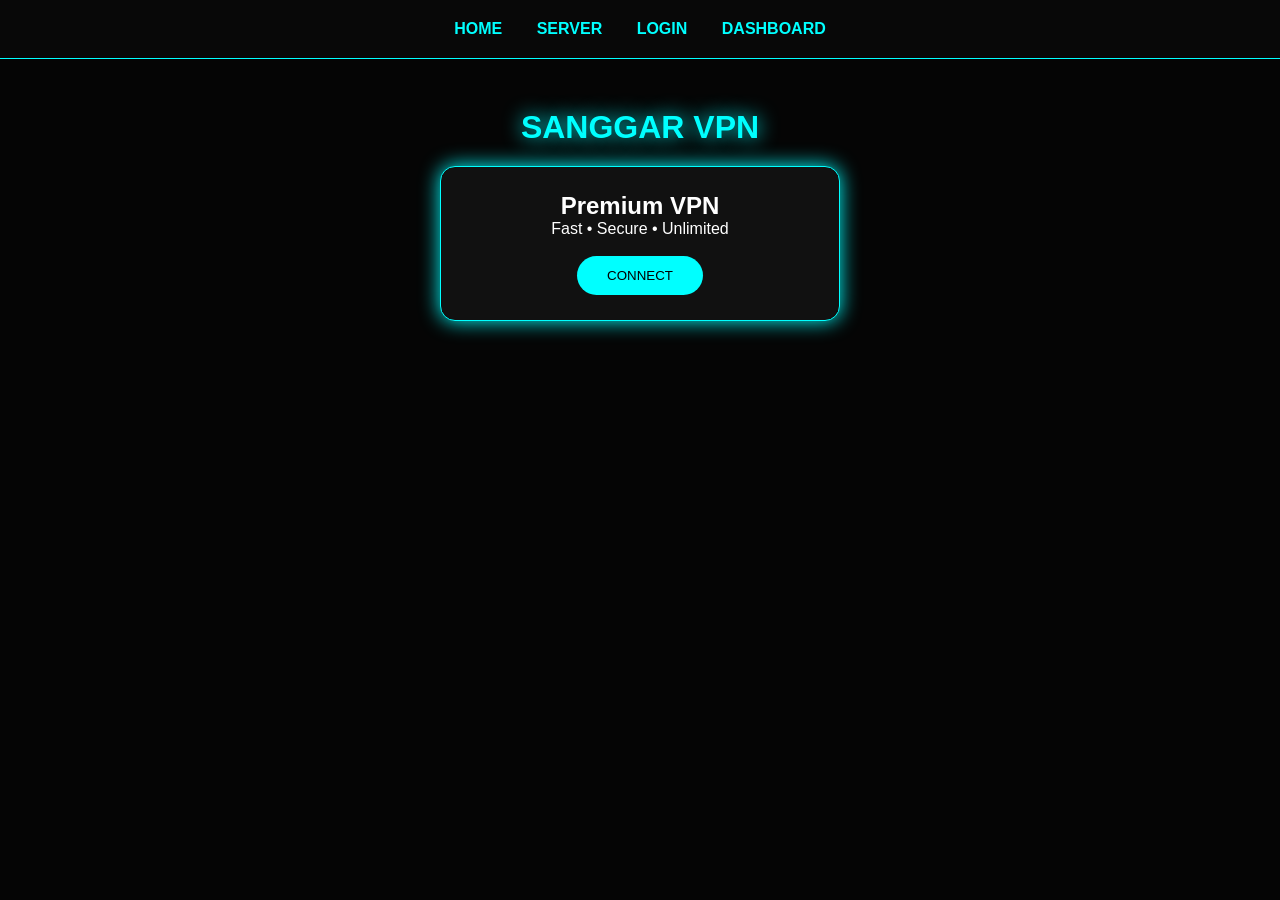
==== index.html @ ccbd0569 "Update index.html" ====
<!DOCTYPE html>
<html>
<head>
<title>Sanggar VPN</title>
<link rel="stylesheet" href="style.css">
</head>

<body>

<nav>
<a href="index.html">HOME</a>
<a href="server.html">SERVER</a>
<a href="login.html">LOGIN</a>
<a href="dashboard.html">DASHBOARD</a>
</nav>


<div class="container">

<h1>SANGGAR VPN</h1>

<div class="card">
<h2>Premium VPN</h2>
<p>Fast • Secure • Unlimited</p>
<br>
<button>CONNECT</button>
</div>

</div>

</body>
</html>
---- style.css ----
*{
 margin:0;
 padding:0;
 box-sizing:border-box;
 font-family:Arial;
}

body{
 background:#050505;
 color:white;
}

nav{
 padding:20px;
 text-align:center;
 background:#080808;
 border-bottom:1px solid #00ffff;
}

nav a{
 color:#00ffff;
 text-decoration:none;
 margin:15px;
 font-weight:bold;
}

nav a:hover{
 color:#ff00ff;
 text-shadow:0 0 15px #ff00ff;
}

.container{
 text-align:center;
 padding:50px;
}

h1{
 color:#00ffff;
 text-shadow:0 0 20px cyan;
}

.card{
 background:#111;
 margin:20px auto;
 padding:25px;
 max-width:400px;
 border-radius:15px;
 border:1px solid #00ffff;
 box-shadow:0 0 20px #00ffff;
}

button{
 background:#00ffff;
 border:none;
 padding:12px 30px;
 border-radius:20px;
 cursor:pointer;
}

input{
 padding:12px;
 margin:10px;
 width:80%;
 background:#000;
 color:white;
 border:1px solid cyan;
}
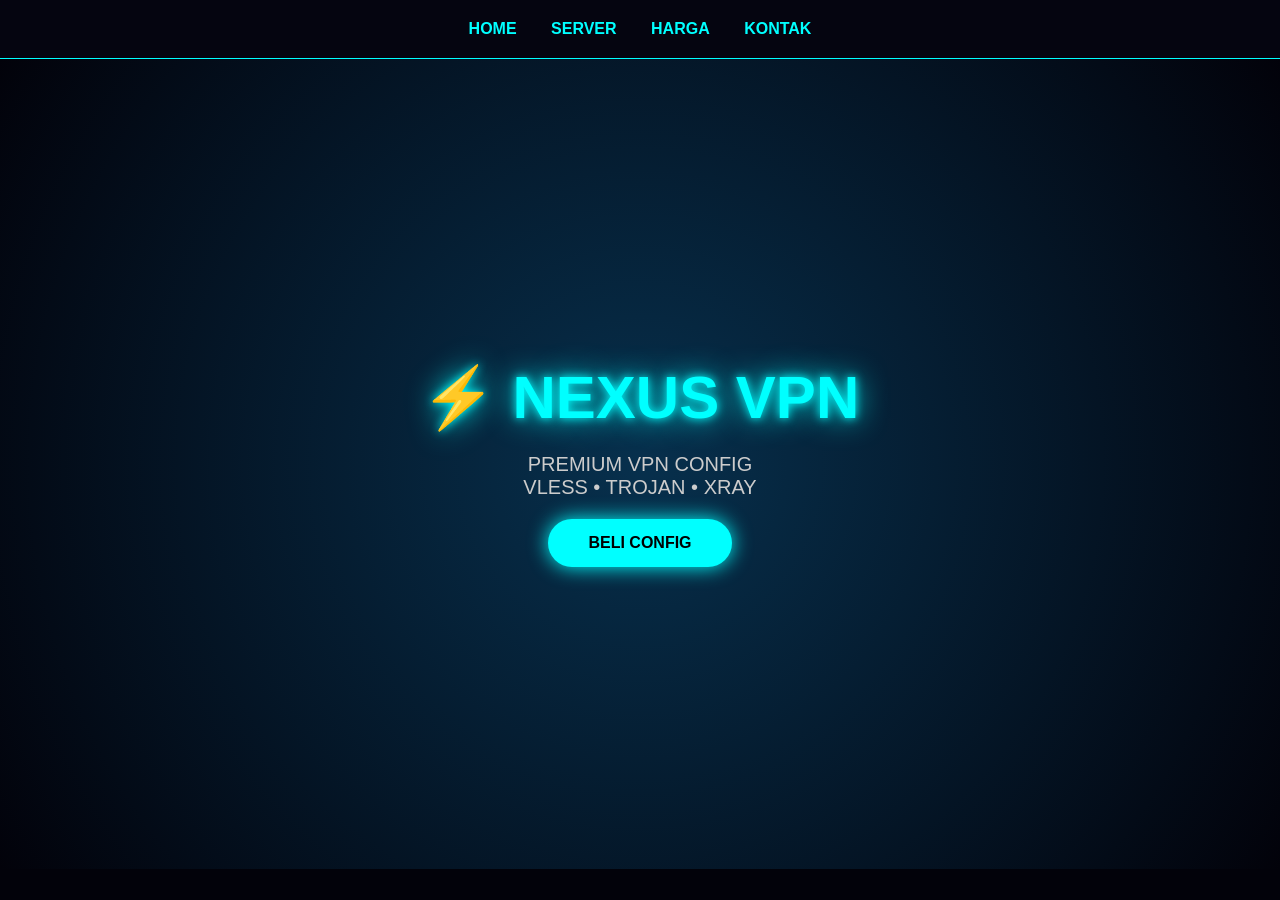
==== commit ff62f49f: "Update index.html" ====
--- a/index.html
+++ b/index.html
@@ -1,32 +1,167 @@
 <!DOCTYPE html>
 <html>
 <head>
-<title>Sanggar VPN</title>
-<link rel="stylesheet" href="style.css">
+
+<title>NEXUS VPN</title>
+
+<meta name="viewport" content="width=device-width, initial-scale=1">
+
+<style>
+
+*{
+margin:0;
+padding:0;
+box-sizing:border-box;
+font-family:Arial;
+}
+
+
+body{
+
+background:#02020a;
+color:white;
+
+}
+
+
+/* MENU */
+
+nav{
+
+padding:20px;
+text-align:center;
+background:#050510;
+border-bottom:1px solid cyan;
+
+}
+
+
+nav a{
+
+color:#00ffff;
+text-decoration:none;
+margin:15px;
+font-weight:bold;
+
+}
+
+
+/* HERO */
+
+.hero{
+
+height:90vh;
+
+display:flex;
+align-items:center;
+justify-content:center;
+
+text-align:center;
+
+background:
+radial-gradient(circle,#07304d,#02020a);
+
+}
+
+
+h1{
+
+font-size:60px;
+
+color:#00ffff;
+
+text-shadow:
+0 0 10px cyan,
+0 0 30px cyan;
+
+}
+
+
+p{
+
+margin:20px;
+font-size:20px;
+
+color:#ccc;
+
+}
+
+
+.btn{
+
+display:inline-block;
+
+padding:15px 40px;
+
+background:#00ffff;
+
+color:black;
+
+border-radius:30px;
+
+font-weight:bold;
+
+text-decoration:none;
+
+box-shadow:
+0 0 20px cyan;
+
+}
+
+
+
+</style>
+
 </head>
+
 
 <body>
 
+
 <nav>
-<a href="index.html">HOME</a>
-<a href="server.html">SERVER</a>
-<a href="login.html">LOGIN</a>
-<a href="dashboard.html">DASHBOARD</a>
+
+<a href="#">HOME</a>
+
+<a href="#server">SERVER</a>
+
+<a href="#harga">HARGA</a>
+
+<a href="#kontak">KONTAK</a>
+
 </nav>
 
 
-<div class="container">
 
-<h1>SANGGAR VPN</h1>
+<section class="hero">
 
-<div class="card">
-<h2>Premium VPN</h2>
-<p>Fast • Secure • Unlimited</p>
+
+<div>
+
+
+<h1>
+⚡ NEXUS VPN
+</h1>
+
+
+<p>
+PREMIUM VPN CONFIG
 <br>
-<button>CONNECT</button>
-</div>
+VLESS • TROJAN • XRAY
+</p>
+
+
+<a class="btn">
+BELI CONFIG
+</a>
+
 
 </div>
 
+
+</section>
+
+
+
 </body>
+
 </html>
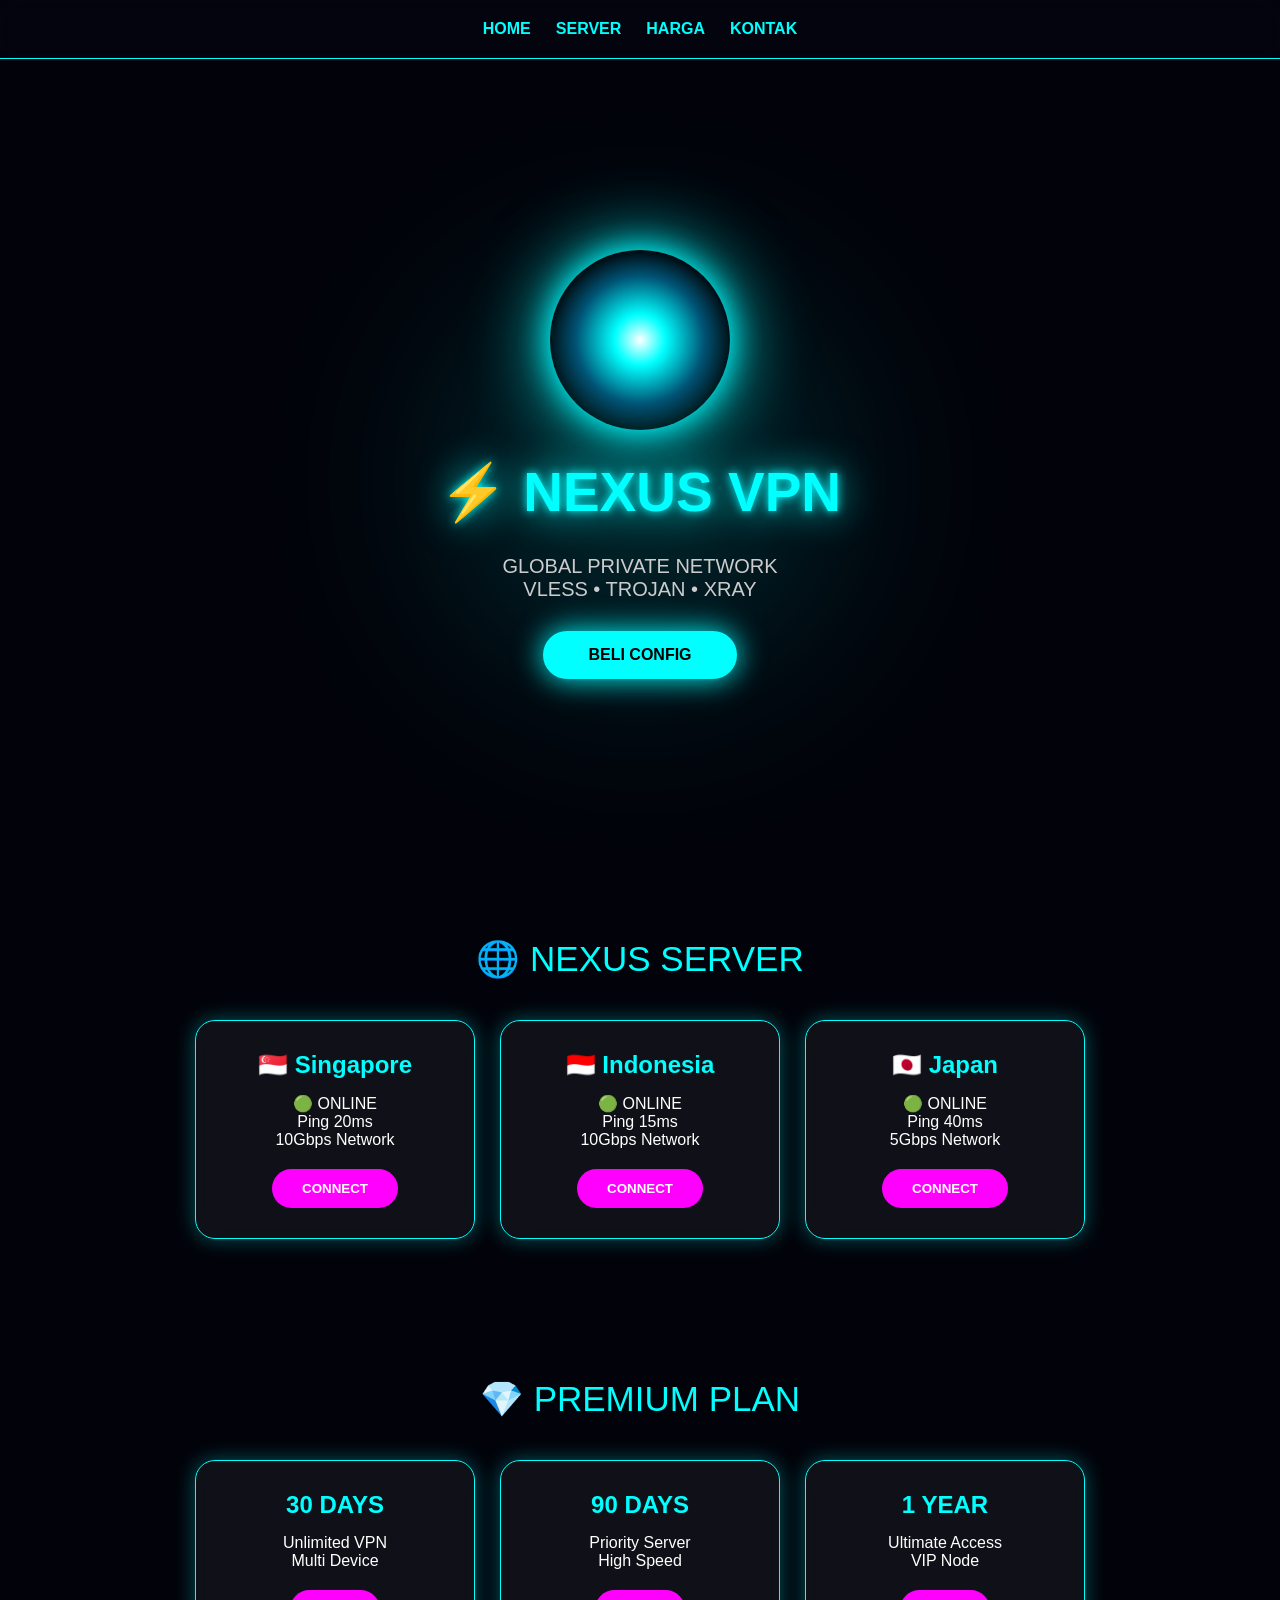
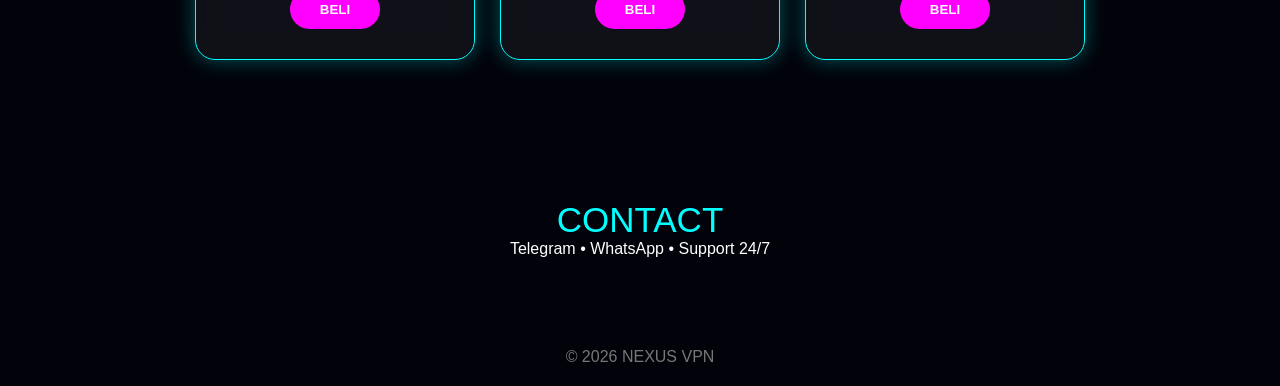
==== commit 89844e52: "Update index.html" ====
--- a/index.html
+++ b/index.html
@@ -2,7 +2,7 @@
 <html>
 <head>
 
-<title>NEXUS VPN</title>
+<title>NEXUS VPN | Premium Network</title>
 
 <meta name="viewport" content="width=device-width, initial-scale=1">
 
@@ -12,26 +12,67 @@
 margin:0;
 padding:0;
 box-sizing:border-box;
-font-family:Arial;
-}
-
+font-family:Arial, sans-serif;
+}
 
 body{
 
-background:#02020a;
+background:#02030a;
 color:white;
-
-}
-
-
-/* MENU */
+overflow-x:hidden;
+
+}
+
+
+/* BACKGROUND */
+
+body:before{
+
+content:"";
+
+position:fixed;
+
+width:600px;
+height:600px;
+
+background:
+radial-gradient(circle,
+cyan,
+transparent 60%);
+
+filter:blur(100px);
+
+opacity:.25;
+
+top:20%;
+left:50%;
+
+transform:translateX(-50%);
+
+z-index:-1;
+
+}
+
+
+
+/* NAV */
 
 nav{
 
+display:flex;
+justify-content:center;
+gap:25px;
+
 padding:20px;
-text-align:center;
-background:#050510;
+
+background:#050510aa;
+
+backdrop-filter:blur(10px);
+
 border-bottom:1px solid cyan;
+
+position:sticky;
+top:0;
 
 }
 
@@ -40,12 +81,12 @@
 
 color:#00ffff;
 text-decoration:none;
-margin:15px;
 font-weight:bold;
 
 }
 
 
+
 /* HERO */
 
 .hero{
@@ -53,61 +94,250 @@
 height:90vh;
 
 display:flex;
+justify-content:center;
 align-items:center;
+
+text-align:center;
+
+}
+
+
+
+.core{
+
+width:180px;
+height:180px;
+
+margin:auto;
+
+border-radius:50%;
+
+
+background:
+radial-gradient(circle,
+#fff,
+cyan 20%,
+#005577 50%,
+transparent 70%);
+
+
+box-shadow:
+
+0 0 30px cyan,
+0 0 80px cyan;
+
+
+animation:
+
+rotate 5s linear infinite;
+
+}
+
+
+
+@keyframes rotate{
+
+0%{
+transform:rotate(0deg);
+}
+
+100%{
+transform:rotate(360deg);
+}
+
+}
+
+
+
+h1{
+
+font-size:55px;
+
+color:#00ffff;
+
+text-shadow:
+
+0 0 10px cyan,
+0 0 40px cyan;
+
+margin:30px 0;
+
+}
+
+
+
+.hero p{
+
+font-size:20px;
+
+color:#ccc;
+
+}
+
+
+
+.btn{
+
+display:inline-block;
+
+margin-top:30px;
+
+padding:15px 45px;
+
+border-radius:40px;
+
+background:#00ffff;
+
+color:black;
+
+font-weight:bold;
+
+text-decoration:none;
+
+box-shadow:
+
+0 0 30px cyan;
+
+}
+
+
+
+
+/* SECTION */
+
+
+section{
+
+padding:70px 20px;
+
+text-align:center;
+
+}
+
+
+
+.title{
+
+font-size:35px;
+
+color:#00ffff;
+
+}
+
+
+
+/* CARD */
+
+
+.cards{
+
+display:flex;
+
 justify-content:center;
 
+flex-wrap:wrap;
+
+gap:25px;
+
+margin-top:40px;
+
+}
+
+
+
+.card{
+
+width:280px;
+
+padding:30px;
+
+
+background:
+
+rgba(255,255,255,.06);
+
+
+border:
+
+1px solid cyan;
+
+
+border-radius:20px;
+
+
+backdrop-filter:blur(15px);
+
+
+box-shadow:
+
+0 0 20px #00ffff55;
+
+
+transition:.4s;
+
+}
+
+
+
+.card:hover{
+
+transform:
+
+translateY(-15px)
+rotateX(8deg);
+
+
+box-shadow:
+
+0 0 40px magenta;
+
+}
+
+
+
+
+.card h2{
+
+color:#00ffff;
+
+margin-bottom:15px;
+
+}
+
+
+
+button{
+
+margin-top:20px;
+
+padding:12px 30px;
+
+border:0;
+
+border-radius:30px;
+
+background:#ff00ff;
+
+color:white;
+
+font-weight:bold;
+
+}
+
+
+
+/* FOOTER */
+
+
+footer{
+
+padding:20px;
+
 text-align:center;
 
-background:
-radial-gradient(circle,#07304d,#02020a);
-
-}
-
-
-h1{
-
-font-size:60px;
-
-color:#00ffff;
-
-text-shadow:
-0 0 10px cyan,
-0 0 30px cyan;
-
-}
-
-
-p{
-
-margin:20px;
-font-size:20px;
-
-color:#ccc;
-
-}
-
-
-.btn{
-
-display:inline-block;
-
-padding:15px 40px;
-
-background:#00ffff;
-
-color:black;
-
-border-radius:30px;
-
-font-weight:bold;
-
-text-decoration:none;
-
-box-shadow:
-0 0 20px cyan;
-
-}
-
+color:#777;
+
+}
 
 
 </style>
@@ -132,10 +362,13 @@
 
 
 
-<section class="hero">
+<div class="hero">
 
 
 <div>
+
+
+<div class="core"></div>
 
 
 <h1>
@@ -144,13 +377,13 @@
 
 
 <p>
-PREMIUM VPN CONFIG
+GLOBAL PRIVATE NETWORK
 <br>
 VLESS • TROJAN • XRAY
 </p>
 
 
-<a class="btn">
+<a class="btn" href="https://wa.me/628000000000">
 BELI CONFIG
 </a>
 
@@ -158,10 +391,158 @@
 </div>
 
 
+</div>
+
+
+
+
+<section id="server">
+
+
+<div class="title">
+🌐 NEXUS SERVER
+</div>
+
+
+
+<div class="cards">
+
+
+<div class="card">
+
+<h2>🇸🇬 Singapore</h2>
+
+<p>🟢 ONLINE</p>
+
+<p>Ping 20ms</p>
+
+<p>10Gbps Network</p>
+
+<button>CONNECT</button>
+
+</div>
+
+
+
+<div class="card">
+
+<h2>🇮🇩 Indonesia</h2>
+
+<p>🟢 ONLINE</p>
+
+<p>Ping 15ms</p>
+
+<p>10Gbps Network</p>
+
+<button>CONNECT</button>
+
+</div>
+
+
+
+<div class="card">
+
+<h2>🇯🇵 Japan</h2>
+
+<p>🟢 ONLINE</p>
+
+<p>Ping 40ms</p>
+
+<p>5Gbps Network</p>
+
+<button>CONNECT</button>
+
+</div>
+
+
+</div>
+
+
 </section>
 
 
 
+
+<section id="harga">
+
+
+<div class="title">
+💎 PREMIUM PLAN
+</div>
+
+
+<div class="cards">
+
+
+<div class="card">
+
+<h2>30 DAYS</h2>
+
+<p>Unlimited VPN</p>
+
+<p>Multi Device</p>
+
+<button>BELI</button>
+
+</div>
+
+
+
+<div class="card">
+
+<h2>90 DAYS</h2>
+
+<p>Priority Server</p>
+
+<p>High Speed</p>
+
+<button>BELI</button>
+
+</div>
+
+
+
+<div class="card">
+
+<h2>1 YEAR</h2>
+
+<p>Ultimate Access</p>
+
+<p>VIP Node</p>
+
+<button>BELI</button>
+
+</div>
+
+
+</div>
+
+
+</section>
+
+
+
+
+<section id="kontak">
+
+<div class="title">
+CONTACT
+</div>
+
+<p>
+Telegram • WhatsApp • Support 24/7
+</p>
+
+</section>
+
+
+
+<footer>
+
+© 2026 NEXUS VPN
+
+</footer>
+
+
 </body>
-
 </html>
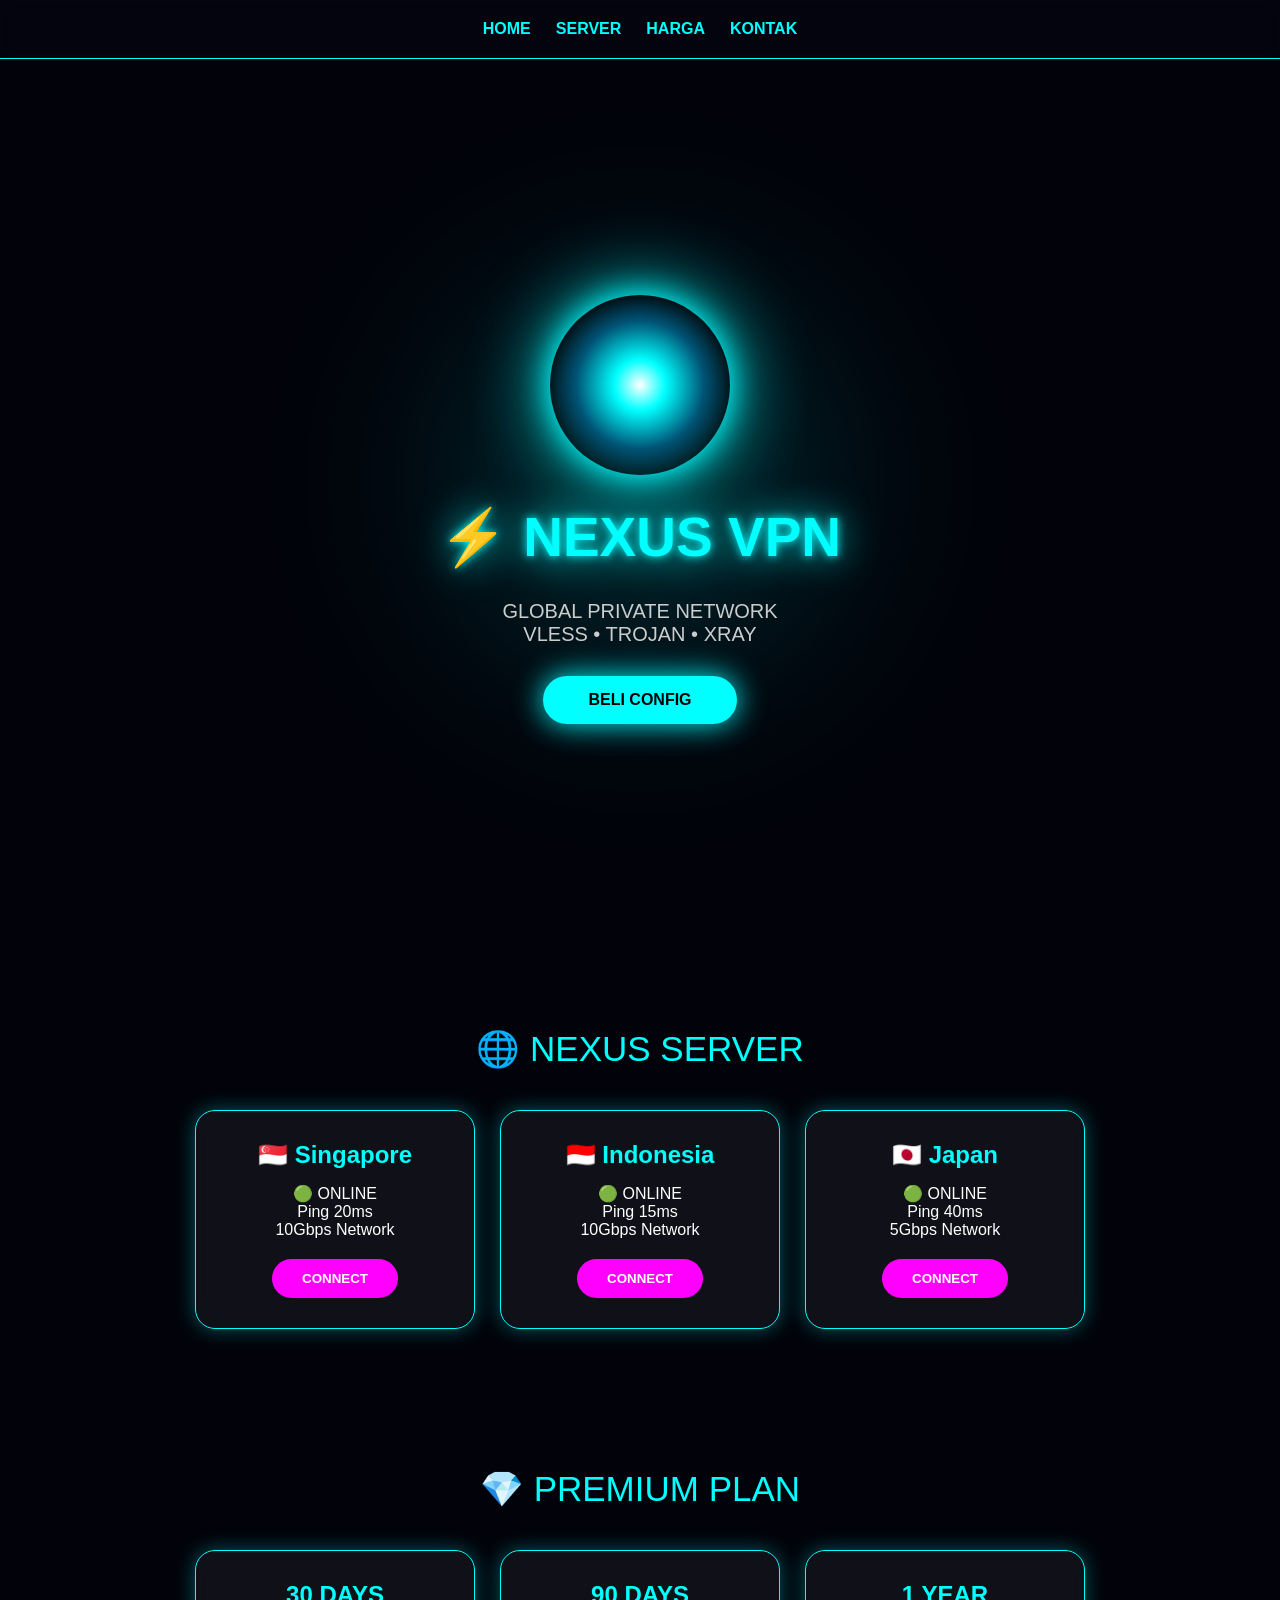
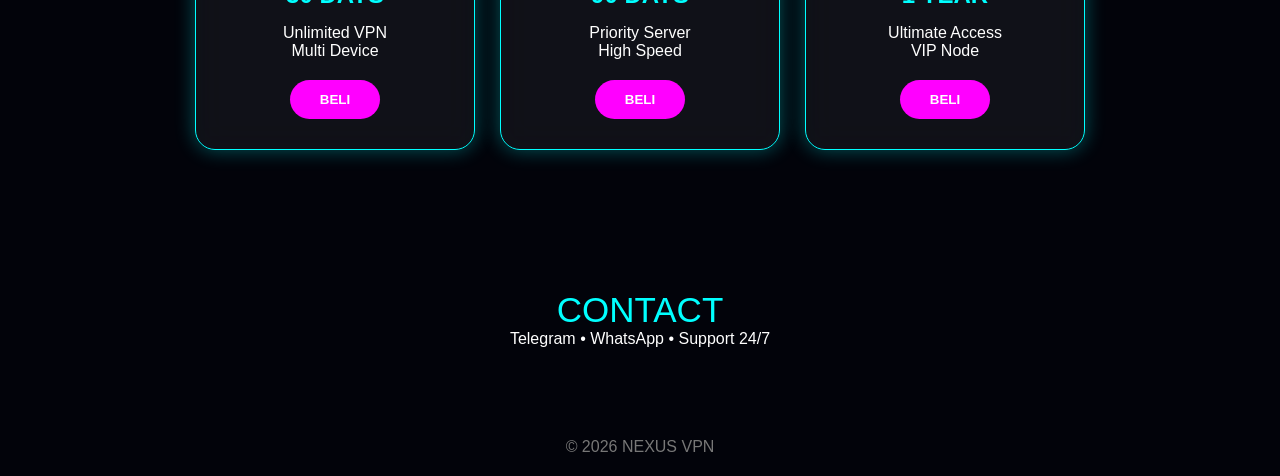
==== commit 9f96e941: "Update index.html" ====
--- a/index.html
+++ b/index.html
@@ -89,16 +89,17 @@
 
 /* HERO */
 
+html,body{
+    margin:0;
+    padding:0;
+}
+
 .hero{
-
-height:90vh;
-
-display:flex;
-justify-content:center;
-align-items:center;
-
-text-align:center;
-
+    min-height:100vh;
+    display:flex;
+    justify-content:center;
+    align-items:center;
+    text-align:center;
 }
 
 
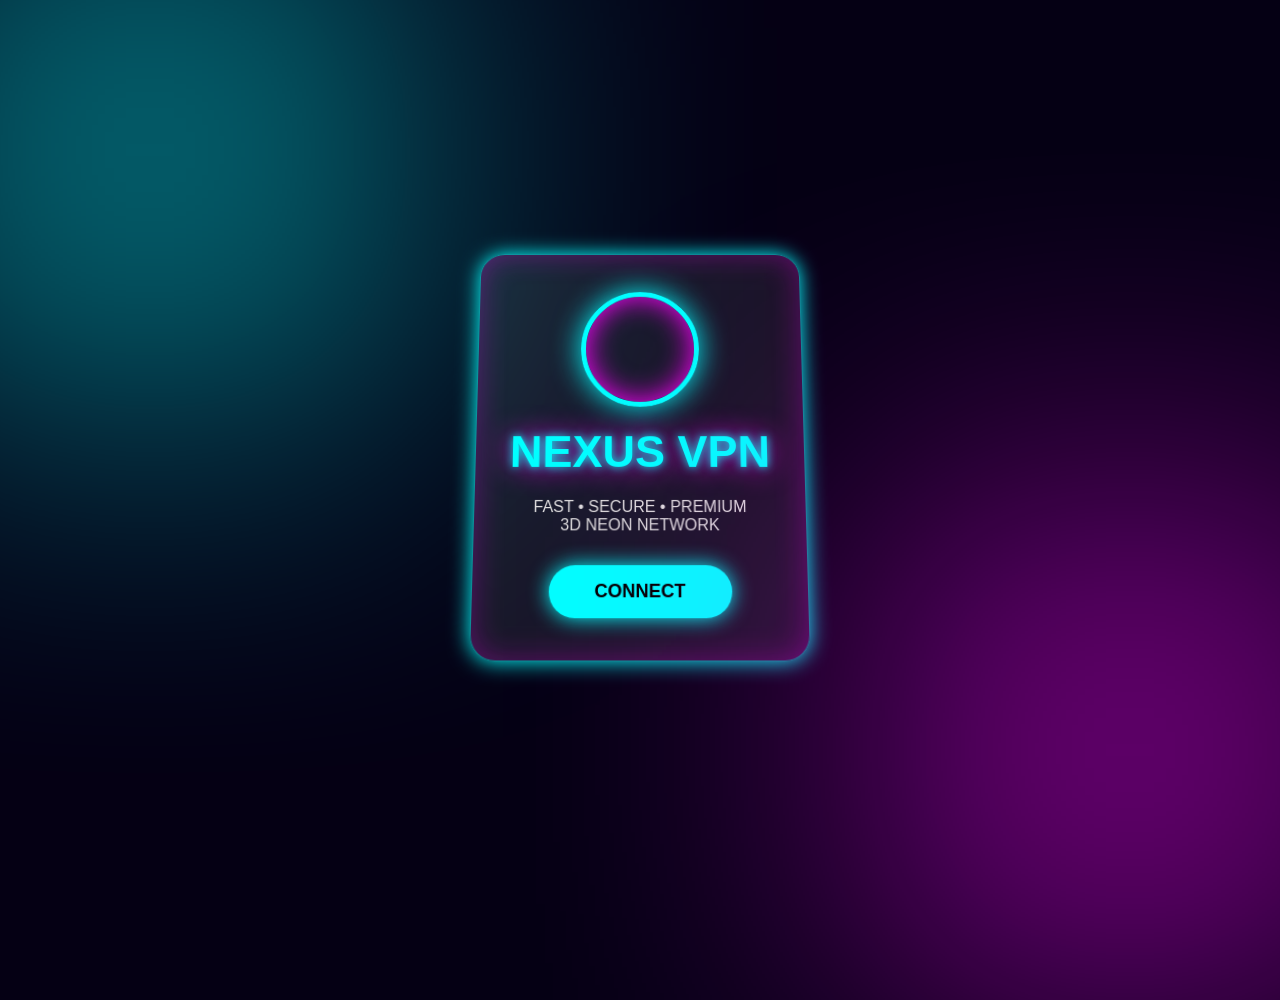
==== commit ab0fc19e: "Update index.html" ====
--- a/index.html
+++ b/index.html
@@ -1,345 +1,161 @@
 <!DOCTYPE html>
 <html>
 <head>
-
-<title>NEXUS VPN | Premium Network</title>
-
-<meta name="viewport" content="width=device-width, initial-scale=1">
+<meta name="viewport" content="width=device-width, initial-scale=1.0">
+<title>NEXUS VPN 3D Neon</title>
 
 <style>
-
 *{
-margin:0;
-padding:0;
-box-sizing:border-box;
-font-family:Arial, sans-serif;
+    margin:0;
+    padding:0;
+    box-sizing:border-box;
+    font-family:Arial,sans-serif;
 }
 
 body{
+    height:100vh;
+    overflow:hidden;
+    background:#050014;
+    color:white;
+}
 
-background:#02030a;
-color:white;
-overflow-x:hidden;
+/* background neon */
+body::before{
+    content:"";
+    position:absolute;
+    width:500px;
+    height:500px;
+    background:#00ffff;
+    filter:blur(150px);
+    opacity:.5;
+    top:-100px;
+    left:-100px;
+}
 
+body::after{
+    content:"";
+    position:absolute;
+    width:500px;
+    height:500px;
+    background:#ff00ff;
+    filter:blur(150px);
+    opacity:.5;
+    bottom:-100px;
+    right:-100px;
 }
 
 
-/* BACKGROUND */
-
-body:before{
-
-content:"";
-
-position:fixed;
-
-width:600px;
-height:600px;
-
-background:
-radial-gradient(circle,
-cyan,
-transparent 60%);
-
-filter:blur(100px);
-
-opacity:.25;
-
-top:20%;
-left:50%;
-
-transform:translateX(-50%);
-
-z-index:-1;
-
-}
-
-
-
-/* NAV */
-
-nav{
-
-display:flex;
-justify-content:center;
-gap:25px;
-
-padding:20px;
-
-background:#050510aa;
-
-backdrop-filter:blur(10px);
-
-border-bottom:1px solid cyan;
-
-position:sticky;
-top:0;
-
-}
-
-
-nav a{
-
-color:#00ffff;
-text-decoration:none;
-font-weight:bold;
-
-}
-
-
-
-/* HERO */
-
-html,body{
-    margin:0;
-    padding:0;
-}
-
 .hero{
-    min-height:100vh;
+    height:100vh;
     display:flex;
     justify-content:center;
     align-items:center;
     text-align:center;
+    position:relative;
 }
 
 
+.card{
+    width:330px;
+    padding:40px 25px;
+    border-radius:25px;
 
-.core{
+    background:rgba(255,255,255,.08);
+    backdrop-filter:blur(15px);
 
-width:180px;
-height:180px;
+    border:1px solid rgba(0,255,255,.5);
 
-margin:auto;
+    box-shadow:
+    0 0 20px #00ffff,
+    inset 0 0 30px rgba(255,0,255,.3);
 
-border-radius:50%;
-
-
-background:
-radial-gradient(circle,
-#fff,
-cyan 20%,
-#005577 50%,
-transparent 70%);
-
-
-box-shadow:
-
-0 0 30px cyan,
-0 0 80px cyan;
-
-
-animation:
-
-rotate 5s linear infinite;
-
+    transform:perspective(800px)
+    rotateX(8deg);
 }
 
 
+.logo{
+    font-size:45px;
+    font-weight:bold;
 
-@keyframes rotate{
+    color:#00ffff;
 
-0%{
-transform:rotate(0deg);
-}
+    text-shadow:
+    0 0 10px #00ffff,
+    0 0 30px #ff00ff;
 
-100%{
-transform:rotate(360deg);
-}
-
+    margin-bottom:20px;
 }
 
 
-
-h1{
-
-font-size:55px;
-
-color:#00ffff;
-
-text-shadow:
-
-0 0 10px cyan,
-0 0 40px cyan;
-
-margin:30px 0;
-
+.text{
+    color:#ddd;
+    margin-bottom:30px;
 }
-
-
-
-.hero p{
-
-font-size:20px;
-
-color:#ccc;
-
-}
-
-
-
-.btn{
-
-display:inline-block;
-
-margin-top:30px;
-
-padding:15px 45px;
-
-border-radius:40px;
-
-background:#00ffff;
-
-color:black;
-
-font-weight:bold;
-
-text-decoration:none;
-
-box-shadow:
-
-0 0 30px cyan;
-
-}
-
-
-
-
-/* SECTION */
-
-
-section{
-
-padding:70px 20px;
-
-text-align:center;
-
-}
-
-
-
-.title{
-
-font-size:35px;
-
-color:#00ffff;
-
-}
-
-
-
-/* CARD */
-
-
-.cards{
-
-display:flex;
-
-justify-content:center;
-
-flex-wrap:wrap;
-
-gap:25px;
-
-margin-top:40px;
-
-}
-
-
-
-.card{
-
-width:280px;
-
-padding:30px;
-
-
-background:
-
-rgba(255,255,255,.06);
-
-
-border:
-
-1px solid cyan;
-
-
-border-radius:20px;
-
-
-backdrop-filter:blur(15px);
-
-
-box-shadow:
-
-0 0 20px #00ffff55;
-
-
-transition:.4s;
-
-}
-
-
-
-.card:hover{
-
-transform:
-
-translateY(-15px)
-rotateX(8deg);
-
-
-box-shadow:
-
-0 0 40px magenta;
-
-}
-
-
-
-
-.card h2{
-
-color:#00ffff;
-
-margin-bottom:15px;
-
-}
-
 
 
 button{
 
-margin-top:20px;
+    padding:15px 45px;
+    border:none;
+    border-radius:50px;
 
-padding:12px 30px;
+    background:#00ffff;
+    color:#000;
 
-border:0;
+    font-size:18px;
+    font-weight:bold;
 
-border-radius:30px;
+    cursor:pointer;
 
-background:#ff00ff;
+    box-shadow:
+    0 0 20px #00ffff;
 
-color:white;
-
-font-weight:bold;
-
+    transition:.3s;
 }
 
 
+button:hover{
 
-/* FOOTER */
+    transform:scale(1.1);
+
+    background:#ff00ff;
+
+    box-shadow:
+    0 0 40px #ff00ff;
+}
 
 
-footer{
+.circle{
 
-padding:20px;
+    width:120px;
+    height:120px;
 
-text-align:center;
+    margin:0 auto 20px;
 
-color:#777;
+    border-radius:50%;
+
+    border:5px solid #00ffff;
+
+    box-shadow:
+    0 0 30px #00ffff,
+    inset 0 0 30px #ff00ff;
+
+    animation:spin 5s linear infinite;
+}
+
+
+@keyframes spin{
+
+from{
+transform:rotateY(0deg);
+}
+
+to{
+transform:rotateY(360deg);
+}
 
 }
-
 
 </style>
 
@@ -349,200 +165,30 @@
 <body>
 
 
-<nav>
+<section class="hero">
 
-<a href="#">HOME</a>
+<div class="card">
 
-<a href="#server">SERVER</a>
+<div class="circle"></div>
 
-<a href="#harga">HARGA</a>
+<div class="logo">
+NEXUS VPN
+</div>
 
-<a href="#kontak">KONTAK</a>
-
-</nav>
+<div class="text">
+FAST • SECURE • PREMIUM<br>
+3D NEON NETWORK
+</div>
 
 
-
-<div class="hero">
-
-
-<div>
-
-
-<div class="core"></div>
-
-
-<h1>
-⚡ NEXUS VPN
-</h1>
-
-
-<p>
-GLOBAL PRIVATE NETWORK
-<br>
-VLESS • TROJAN • XRAY
-</p>
-
-
-<a class="btn" href="https://wa.me/628000000000">
-BELI CONFIG
-</a>
+<button>
+CONNECT
+</button>
 
 
 </div>
 
-
-</div>
-
-
-
-
-<section id="server">
-
-
-<div class="title">
-🌐 NEXUS SERVER
-</div>
-
-
-
-<div class="cards">
-
-
-<div class="card">
-
-<h2>🇸🇬 Singapore</h2>
-
-<p>🟢 ONLINE</p>
-
-<p>Ping 20ms</p>
-
-<p>10Gbps Network</p>
-
-<button>CONNECT</button>
-
-</div>
-
-
-
-<div class="card">
-
-<h2>🇮🇩 Indonesia</h2>
-
-<p>🟢 ONLINE</p>
-
-<p>Ping 15ms</p>
-
-<p>10Gbps Network</p>
-
-<button>CONNECT</button>
-
-</div>
-
-
-
-<div class="card">
-
-<h2>🇯🇵 Japan</h2>
-
-<p>🟢 ONLINE</p>
-
-<p>Ping 40ms</p>
-
-<p>5Gbps Network</p>
-
-<button>CONNECT</button>
-
-</div>
-
-
-</div>
-
-
 </section>
-
-
-
-
-<section id="harga">
-
-
-<div class="title">
-💎 PREMIUM PLAN
-</div>
-
-
-<div class="cards">
-
-
-<div class="card">
-
-<h2>30 DAYS</h2>
-
-<p>Unlimited VPN</p>
-
-<p>Multi Device</p>
-
-<button>BELI</button>
-
-</div>
-
-
-
-<div class="card">
-
-<h2>90 DAYS</h2>
-
-<p>Priority Server</p>
-
-<p>High Speed</p>
-
-<button>BELI</button>
-
-</div>
-
-
-
-<div class="card">
-
-<h2>1 YEAR</h2>
-
-<p>Ultimate Access</p>
-
-<p>VIP Node</p>
-
-<button>BELI</button>
-
-</div>
-
-
-</div>
-
-
-</section>
-
-
-
-
-<section id="kontak">
-
-<div class="title">
-CONTACT
-</div>
-
-<p>
-Telegram • WhatsApp • Support 24/7
-</p>
-
-</section>
-
-
-
-<footer>
-
-© 2026 NEXUS VPN
-
-</footer>
 
 
 </body>
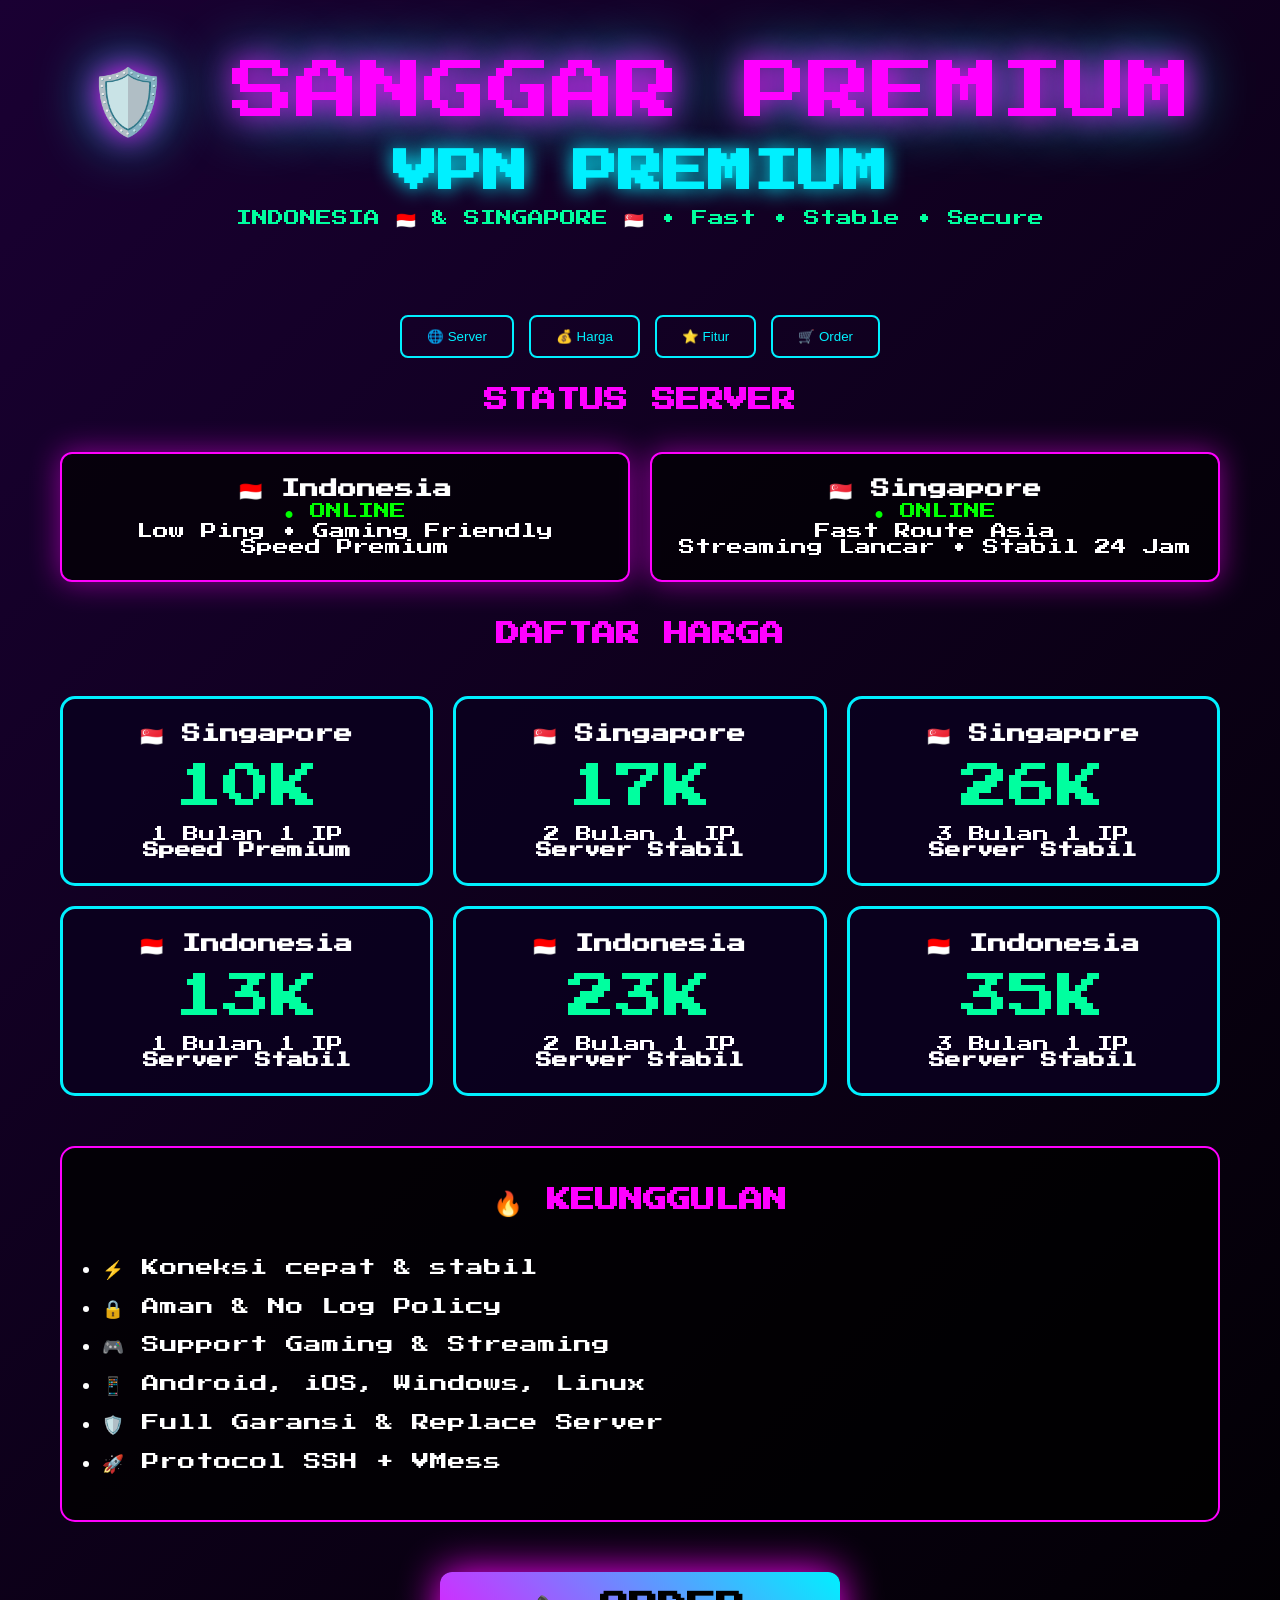
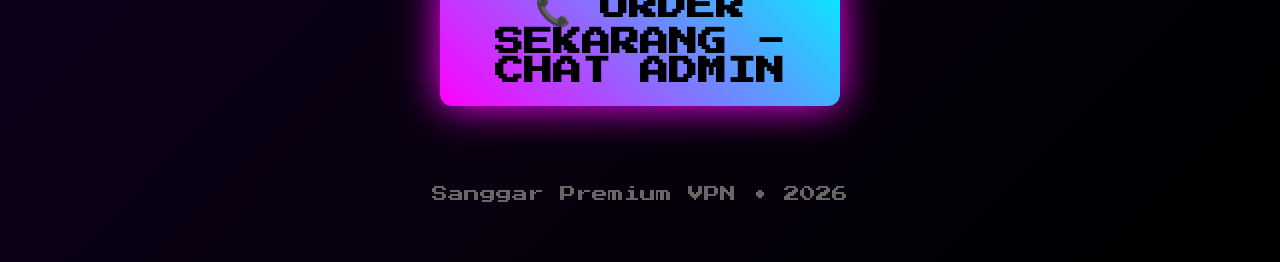
==== commit e608870e: "Update index.html" ====
--- a/index.html
+++ b/index.html
@@ -1,195 +1,223 @@
 <!DOCTYPE html>
-<html>
+<html lang="id">
 <head>
-<meta name="viewport" content="width=device-width, initial-scale=1.0">
-<title>NEXUS VPN 3D Neon</title>
-
-<style>
-*{
-    margin:0;
-    padding:0;
-    box-sizing:border-box;
-    font-family:Arial,sans-serif;
-}
-
-body{
-    height:100vh;
-    overflow:hidden;
-    background:#050014;
-    color:white;
-}
-
-/* background neon */
-body::before{
-    content:"";
-    position:absolute;
-    width:500px;
-    height:500px;
-    background:#00ffff;
-    filter:blur(150px);
-    opacity:.5;
-    top:-100px;
-    left:-100px;
-}
-
-body::after{
-    content:"";
-    position:absolute;
-    width:500px;
-    height:500px;
-    background:#ff00ff;
-    filter:blur(150px);
-    opacity:.5;
-    bottom:-100px;
-    right:-100px;
-}
-
-
-.hero{
-    height:100vh;
-    display:flex;
-    justify-content:center;
-    align-items:center;
-    text-align:center;
-    position:relative;
-}
-
-
-.card{
-    width:330px;
-    padding:40px 25px;
-    border-radius:25px;
-
-    background:rgba(255,255,255,.08);
-    backdrop-filter:blur(15px);
-
-    border:1px solid rgba(0,255,255,.5);
-
-    box-shadow:
-    0 0 20px #00ffff,
-    inset 0 0 30px rgba(255,0,255,.3);
-
-    transform:perspective(800px)
-    rotateX(8deg);
-}
-
-
-.logo{
-    font-size:45px;
-    font-weight:bold;
-
-    color:#00ffff;
-
-    text-shadow:
-    0 0 10px #00ffff,
-    0 0 30px #ff00ff;
-
-    margin-bottom:20px;
-}
-
-
-.text{
-    color:#ddd;
-    margin-bottom:30px;
-}
-
-
-button{
-
-    padding:15px 45px;
-    border:none;
-    border-radius:50px;
-
-    background:#00ffff;
-    color:#000;
-
-    font-size:18px;
-    font-weight:bold;
-
-    cursor:pointer;
-
-    box-shadow:
-    0 0 20px #00ffff;
-
-    transition:.3s;
-}
-
-
-button:hover{
-
-    transform:scale(1.1);
-
-    background:#ff00ff;
-
-    box-shadow:
-    0 0 40px #ff00ff;
-}
-
-
-.circle{
-
-    width:120px;
-    height:120px;
-
-    margin:0 auto 20px;
-
-    border-radius:50%;
-
-    border:5px solid #00ffff;
-
-    box-shadow:
-    0 0 30px #00ffff,
-    inset 0 0 30px #ff00ff;
-
-    animation:spin 5s linear infinite;
-}
-
-
-@keyframes spin{
-
-from{
-transform:rotateY(0deg);
-}
-
-to{
-transform:rotateY(360deg);
-}
-
-}
-
-</style>
-
+  <meta charset="UTF-8">
+  <meta name="viewport" content="width=device-width, initial-scale=1.0">
+  <title>SANGGAR PREMIUM VPN</title>
+  <style>
+    @import url('https://fonts.googleapis.com/css2?family=Press+Start+2P&display=swap');
+    
+    * { margin: 0; padding: 0; box-sizing: border-box; }
+    body {
+      background: linear-gradient(135deg, #1a0033, #000000);
+      color: white;
+      font-family: 'Press Start 2P', cursive;
+      min-height: 100vh;
+      overflow-x: hidden;
+    }
+
+    .container { max-width: 1200px; margin: 0 auto; padding: 20px; }
+
+    header {
+      text-align: center;
+      padding: 40px 0;
+    }
+
+    .logo {
+      font-size: 4rem;
+      color: #ff00ff;
+      text-shadow: 0 0 30px #ff00ff, 0 0 60px #00f0ff;
+      margin-bottom: 10px;
+    }
+
+    .title {
+      font-size: 2.8rem;
+      color: #00f0ff;
+      text-shadow: 0 0 20px #00f0ff;
+    }
+
+    .subtitle {
+      color: #00ff9f;
+      margin: 15px 0;
+    }
+
+    .nav {
+      display: flex;
+      justify-content: center;
+      gap: 15px;
+      flex-wrap: wrap;
+      margin: 30px 0;
+    }
+
+    .nav button {
+      padding: 12px 25px;
+      border: 2px solid #00f0ff;
+      background: transparent;
+      color: #00f0ff;
+      border-radius: 8px;
+      cursor: pointer;
+      transition: 0.3s;
+    }
+
+    .nav button:hover {
+      background: #00f0ff;
+      color: black;
+      box-shadow: 0 0 25px #00f0ff;
+    }
+
+    .status {
+      display: grid;
+      grid-template-columns: repeat(auto-fit, minmax(300px, 1fr));
+      gap: 20px;
+      margin: 40px 0;
+    }
+
+    .card {
+      background: rgba(0, 0, 0, 0.7);
+      border: 2px solid #ff00ff;
+      border-radius: 12px;
+      padding: 25px;
+      text-align: center;
+      box-shadow: 0 0 30px rgba(255, 0, 255, 0.5);
+    }
+
+    .pricing {
+      display: grid;
+      grid-template-columns: repeat(auto-fit, minmax(280px, 1fr));
+      gap: 20px;
+      margin: 50px 0;
+    }
+
+    .price-card {
+      background: rgba(10, 0, 30, 0.9);
+      border: 3px solid #00f0ff;
+      border-radius: 15px;
+      padding: 25px;
+      text-align: center;
+      transition: 0.4s;
+    }
+
+    .price-card:hover {
+      transform: scale(1.08);
+      box-shadow: 0 0 50px #00f0ff;
+    }
+
+    .price {
+      font-size: 3rem;
+      color: #00ff9f;
+      margin: 15px 0;
+    }
+
+    .features {
+      background: rgba(0, 0, 0, 0.8);
+      padding: 40px;
+      border-radius: 15px;
+      margin: 50px 0;
+      border: 2px solid #ff00ff;
+    }
+
+    .order-btn {
+      display: block;
+      width: 100%;
+      max-width: 400px;
+      margin: 40px auto;
+      padding: 20px;
+      font-size: 1.8rem;
+      background: linear-gradient(45deg, #ff00ff, #00f0ff);
+      color: black;
+      text-align: center;
+      border-radius: 12px;
+      text-decoration: none;
+      font-weight: bold;
+      box-shadow: 0 0 40px #ff00ff;
+    }
+
+    footer { text-align: center; padding: 40px; color: #666; }
+  </style>
 </head>
-
-
 <body>
-
-
-<section class="hero">
-
-<div class="card">
-
-<div class="circle"></div>
-
-<div class="logo">
-NEXUS VPN
-</div>
-
-<div class="text">
-FAST • SECURE • PREMIUM<br>
-3D NEON NETWORK
-</div>
-
-
-<button>
-CONNECT
-</button>
-
-
-</div>
-
-</section>
-
-
+  <div class="container">
+    <header>
+      <div class="logo">🛡️ SANGGAR PREMIUM</div>
+      <h1 class="title">VPN PREMIUM</h1>
+      <p class="subtitle">INDONESIA 🇮🇩 & SINGAPORE 🇸🇬 • Fast • Stable • Secure</p>
+    </header>
+
+    <div class="nav">
+      <button>🌐 Server</button>
+      <button>💰 Harga</button>
+      <button>⭐ Fitur</button>
+      <button>🛒 Order</button>
+    </div>
+
+    <!-- Status Server -->
+    <h2 style="text-align:center; color:#ff00ff; margin:30px 0;">STATUS SERVER</h2>
+    <div class="status">
+      <div class="card">
+        <h3>🇮🇩 Indonesia</h3>
+        <p style="color:#00ff00;">● ONLINE</p>
+        <p>Low Ping • Gaming Friendly<br>Speed Premium</p>
+      </div>
+      <div class="card">
+        <h3>🇸🇬 Singapore</h3>
+        <p style="color:#00ff00;">● ONLINE</p>
+        <p>Fast Route Asia<br>Streaming Lancar • Stabil 24 Jam</p>
+      </div>
+    </div>
+
+    <!-- Pricing -->
+    <h2 style="text-align:center; color:#ff00ff; margin:40px 0;">DAFTAR HARGA</h2>
+    <div class="pricing">
+      <div class="price-card">
+        <h3>🇸🇬 Singapore</h3>
+        <div class="price">10K</div>
+        <p>1 Bulan 1 IP<br><strong>Speed Premium</strong></p>
+      </div>
+      <div class="price-card">
+        <h3>🇸🇬 Singapore</h3>
+        <div class="price">17K</div>
+        <p>2 Bulan 1 IP<br><strong>Server Stabil</strong></p>
+      </div>
+      <div class="price-card">
+        <h3>🇸🇬 Singapore</h3>
+        <div class="price">26K</div>
+        <p>3 Bulan 1 IP<br><strong>Server Stabil</strong></p>
+      </div>
+      <div class="price-card">
+        <h3>🇮🇩 Indonesia</h3>
+        <div class="price">13K</div>
+        <p>1 Bulan 1 IP<br><strong>Server Stabil</strong></p>
+      </div>
+      <div class="price-card">
+        <h3>🇮🇩 Indonesia</h3>
+        <div class="price">23K</div>
+        <p>2 Bulan 1 IP<br><strong>Server Stabil</strong></p>
+      </div>
+      <div class="price-card">
+        <h3>🇮🇩 Indonesia</h3>
+        <div class="price">35K</div>
+        <p>3 Bulan 1 IP<br><strong>Server Stabil</strong></p>
+      </div>
+    </div>
+
+    <!-- Keunggulan -->
+    <div class="features">
+      <h2 style="text-align:center; color:#ff00ff; margin-bottom:30px;">🔥 KEUNGGULAN</h2>
+      <ul style="line-height:2.2; font-size:1.1rem;">
+        <li>⚡ Koneksi cepat & stabil</li>
+        <li>🔒 Aman & No Log Policy</li>
+        <li>🎮 Support Gaming & Streaming</li>
+        <li>📱 Android, iOS, Windows, Linux</li>
+        <li>🛡️ Full Garansi & Replace Server</li>
+        <li>🚀 Protocol SSH + VMess</li>
+      </ul>
+    </div>
+
+    <a href="#" class="order-btn">📞 ORDER SEKARANG - CHAT ADMIN</a>
+
+    <footer>
+      <p>Sanggar Premium VPN • 2026</p>
+    </footer>
+  </div>
 </body>
 </html>
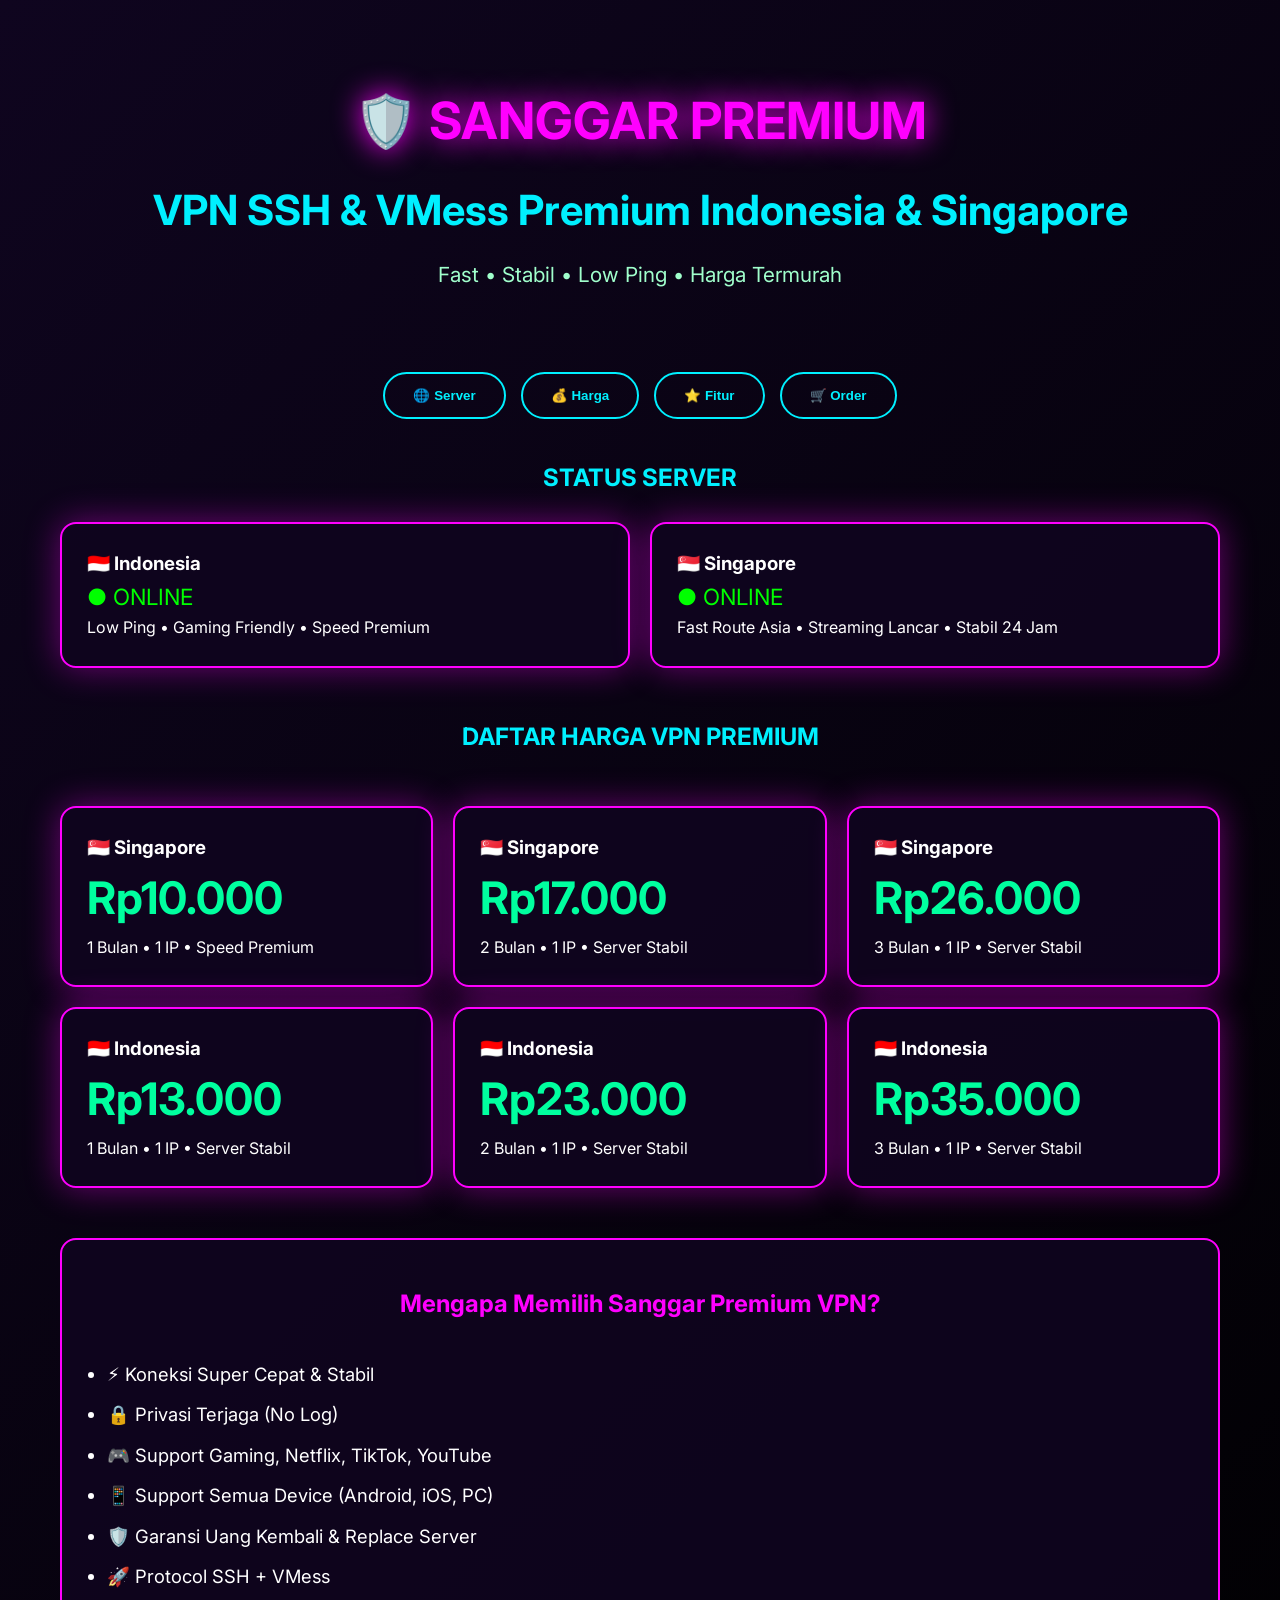
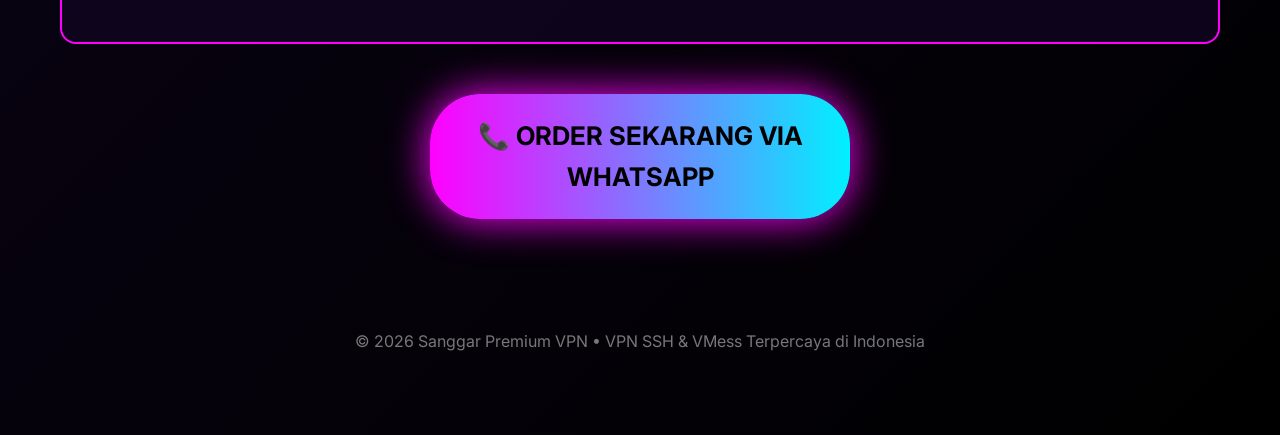
==== commit 4d4488b6: "Update index.html" ====
--- a/index.html
+++ b/index.html
@@ -3,144 +3,91 @@
 <head>
   <meta charset="UTF-8">
   <meta name="viewport" content="width=device-width, initial-scale=1.0">
-  <title>SANGGAR PREMIUM VPN</title>
+  
+  <!-- SEO Meta Tags -->
+  <title>Sanggar Premium VPN SSH & VMess | Indonesia & Singapore - Murah & Stabil</title>
+  <meta name="description" content="VPN Premium SSH & VMess Indonesia & Singapore. Fast, Stabil, Low Ping, Support Gaming & Streaming. Harga mulai Rp10.000/bulan. Garansi Full!">
+  <meta name="keywords" content="vpn ssh, vmess, vpn premium, vpn singapore, vpn indonesia, vpn murah, vpn gaming, ssh vpn, v2ray vmess">
+  <meta name="robots" content="index, follow">
+  
+  <!-- Open Graph / Social Media -->
+  <meta property="og:title" content="Sanggar Premium VPN SSH & VMess - Fast & Stabil">
+  <meta property="og:description" content="VPN Premium Indonesia & Singapore mulai Rp10.000. Low Ping, Support Streaming & Gaming.">
+  <meta property="og:type" content="website">
+  <meta property="og:url" content="https://nama-domain-anda.com">
+  <meta property="og:image" content="https://nama-domain-anda.com/thumbnail.jpg">
+
+  <meta name="author" content="Sanggar Premium">
+  <link rel="canonical" href="https://nama-domain-anda.com">
+
   <style>
-    @import url('https://fonts.googleapis.com/css2?family=Press+Start+2P&display=swap');
-    
+    @import url('https://fonts.googleapis.com/css2?family=Inter:wght@400;500;600;700&family=Space+Grotesk:wght@500;600&display=swap');
+
     * { margin: 0; padding: 0; box-sizing: border-box; }
     body {
-      background: linear-gradient(135deg, #1a0033, #000000);
+      background: linear-gradient(135deg, #0f051f, #000000);
       color: white;
-      font-family: 'Press Start 2P', cursive;
-      min-height: 100vh;
-      overflow-x: hidden;
+      font-family: 'Inter', system-ui, sans-serif;
+      line-height: 1.6;
     }
 
     .container { max-width: 1200px; margin: 0 auto; padding: 20px; }
 
-    header {
-      text-align: center;
-      padding: 40px 0;
+    header { text-align: center; padding: 60px 20px 40px; }
+    .logo { font-size: 3.2rem; font-weight: 700; color: #ff00ff; text-shadow: 0 0 30px #ff00ff; }
+    .title { font-size: 2.6rem; font-weight: 700; color: #00f0ff; margin: 15px 0; }
+
+    h1, h2 { color: #00f0ff; }
+
+    .nav { display: flex; justify-content: center; gap: 15px; flex-wrap: wrap; margin: 40px 0; }
+    .nav button {
+      padding: 14px 28px;
+      background: transparent;
+      border: 2px solid #00f0ff;
+      color: #00f0ff;
+      border-radius: 50px;
+      font-weight: 600;
+      cursor: pointer;
+    }
+    .nav button:hover { background: #00f0ff; color: black; box-shadow: 0 0 30px #00f0ff; }
+
+    .card, .price-card {
+      background: rgba(15, 5, 31, 0.9);
+      border: 2px solid #ff00ff;
+      border-radius: 16px;
+      padding: 25px;
+      box-shadow: 0 0 35px rgba(255, 0, 255, 0.4);
     }
 
-    .logo {
-      font-size: 4rem;
-      color: #ff00ff;
-      text-shadow: 0 0 30px #ff00ff, 0 0 60px #00f0ff;
-      margin-bottom: 10px;
-    }
+    .pricing { display: grid; grid-template-columns: repeat(auto-fit, minmax(280px, 1fr)); gap: 20px; margin: 50px 0; }
 
-    .title {
-      font-size: 2.8rem;
-      color: #00f0ff;
-      text-shadow: 0 0 20px #00f0ff;
-    }
-
-    .subtitle {
-      color: #00ff9f;
-      margin: 15px 0;
-    }
-
-    .nav {
-      display: flex;
-      justify-content: center;
-      gap: 15px;
-      flex-wrap: wrap;
-      margin: 30px 0;
-    }
-
-    .nav button {
-      padding: 12px 25px;
-      border: 2px solid #00f0ff;
-      background: transparent;
-      color: #00f0ff;
-      border-radius: 8px;
-      cursor: pointer;
-      transition: 0.3s;
-    }
-
-    .nav button:hover {
-      background: #00f0ff;
-      color: black;
-      box-shadow: 0 0 25px #00f0ff;
-    }
-
-    .status {
-      display: grid;
-      grid-template-columns: repeat(auto-fit, minmax(300px, 1fr));
-      gap: 20px;
-      margin: 40px 0;
-    }
-
-    .card {
-      background: rgba(0, 0, 0, 0.7);
-      border: 2px solid #ff00ff;
-      border-radius: 12px;
-      padding: 25px;
-      text-align: center;
-      box-shadow: 0 0 30px rgba(255, 0, 255, 0.5);
-    }
-
-    .pricing {
-      display: grid;
-      grid-template-columns: repeat(auto-fit, minmax(280px, 1fr));
-      gap: 20px;
-      margin: 50px 0;
-    }
-
-    .price-card {
-      background: rgba(10, 0, 30, 0.9);
-      border: 3px solid #00f0ff;
-      border-radius: 15px;
-      padding: 25px;
-      text-align: center;
-      transition: 0.4s;
-    }
-
-    .price-card:hover {
-      transform: scale(1.08);
-      box-shadow: 0 0 50px #00f0ff;
-    }
-
-    .price {
-      font-size: 3rem;
-      color: #00ff9f;
-      margin: 15px 0;
-    }
-
-    .features {
-      background: rgba(0, 0, 0, 0.8);
-      padding: 40px;
-      border-radius: 15px;
-      margin: 50px 0;
-      border: 2px solid #ff00ff;
-    }
+    .price { font-size: 2.8rem; font-weight: 700; color: #00ff9f; }
 
     .order-btn {
       display: block;
       width: 100%;
-      max-width: 400px;
-      margin: 40px auto;
-      padding: 20px;
-      font-size: 1.8rem;
-      background: linear-gradient(45deg, #ff00ff, #00f0ff);
+      max-width: 420px;
+      margin: 50px auto;
+      padding: 22px;
+      font-size: 1.6rem;
+      font-weight: 700;
+      background: linear-gradient(90deg, #ff00ff, #00f0ff);
       color: black;
       text-align: center;
-      border-radius: 12px;
+      border-radius: 50px;
       text-decoration: none;
-      font-weight: bold;
       box-shadow: 0 0 40px #ff00ff;
     }
 
-    footer { text-align: center; padding: 40px; color: #666; }
+    footer { text-align: center; padding: 60px 20px; color: #777; }
   </style>
 </head>
 <body>
   <div class="container">
     <header>
       <div class="logo">🛡️ SANGGAR PREMIUM</div>
-      <h1 class="title">VPN PREMIUM</h1>
-      <p class="subtitle">INDONESIA 🇮🇩 & SINGAPORE 🇸🇬 • Fast • Stable • Secure</p>
+      <h1 class="title">VPN SSH & VMess Premium Indonesia & Singapore</h1>
+      <p style="font-size:1.3rem; color:#a0ffcc;">Fast • Stabil • Low Ping • Harga Termurah</p>
     </header>
 
     <div class="nav">
@@ -150,73 +97,71 @@
       <button>🛒 Order</button>
     </div>
 
-    <!-- Status Server -->
-    <h2 style="text-align:center; color:#ff00ff; margin:30px 0;">STATUS SERVER</h2>
-    <div class="status">
+    <h2 style="text-align:center; margin:40px 0 25px;">STATUS SERVER</h2>
+    <div style="display: grid; grid-template-columns: repeat(auto-fit, minmax(320px, 1fr)); gap: 20px;">
       <div class="card">
         <h3>🇮🇩 Indonesia</h3>
-        <p style="color:#00ff00;">● ONLINE</p>
-        <p>Low Ping • Gaming Friendly<br>Speed Premium</p>
+        <p style="color:#00ff00; font-size:1.4rem;">● ONLINE</p>
+        <p>Low Ping • Gaming Friendly • Speed Premium</p>
       </div>
       <div class="card">
         <h3>🇸🇬 Singapore</h3>
-        <p style="color:#00ff00;">● ONLINE</p>
-        <p>Fast Route Asia<br>Streaming Lancar • Stabil 24 Jam</p>
+        <p style="color:#00ff00; font-size:1.4rem;">● ONLINE</p>
+        <p>Fast Route Asia • Streaming Lancar • Stabil 24 Jam</p>
       </div>
     </div>
 
-    <!-- Pricing -->
-    <h2 style="text-align:center; color:#ff00ff; margin:40px 0;">DAFTAR HARGA</h2>
+    <h2 style="text-align:center; margin:50px 0 25px;">DAFTAR HARGA VPN PREMIUM</h2>
     <div class="pricing">
+      <!-- Price cards sama seperti sebelumnya -->
       <div class="price-card">
         <h3>🇸🇬 Singapore</h3>
-        <div class="price">10K</div>
-        <p>1 Bulan 1 IP<br><strong>Speed Premium</strong></p>
+        <div class="price">Rp10.000</div>
+        <p>1 Bulan • 1 IP • Speed Premium</p>
       </div>
       <div class="price-card">
         <h3>🇸🇬 Singapore</h3>
-        <div class="price">17K</div>
-        <p>2 Bulan 1 IP<br><strong>Server Stabil</strong></p>
+        <div class="price">Rp17.000</div>
+        <p>2 Bulan • 1 IP • Server Stabil</p>
       </div>
       <div class="price-card">
         <h3>🇸🇬 Singapore</h3>
-        <div class="price">26K</div>
-        <p>3 Bulan 1 IP<br><strong>Server Stabil</strong></p>
+        <div class="price">Rp26.000</div>
+        <p>3 Bulan • 1 IP • Server Stabil</p>
       </div>
       <div class="price-card">
         <h3>🇮🇩 Indonesia</h3>
-        <div class="price">13K</div>
-        <p>1 Bulan 1 IP<br><strong>Server Stabil</strong></p>
+        <div class="price">Rp13.000</div>
+        <p>1 Bulan • 1 IP • Server Stabil</p>
       </div>
       <div class="price-card">
         <h3>🇮🇩 Indonesia</h3>
-        <div class="price">23K</div>
-        <p>2 Bulan 1 IP<br><strong>Server Stabil</strong></p>
+        <div class="price">Rp23.000</div>
+        <p>2 Bulan • 1 IP • Server Stabil</p>
       </div>
       <div class="price-card">
         <h3>🇮🇩 Indonesia</h3>
-        <div class="price">35K</div>
-        <p>3 Bulan 1 IP<br><strong>Server Stabil</strong></p>
+        <div class="price">Rp35.000</div>
+        <p>3 Bulan • 1 IP • Server Stabil</p>
       </div>
     </div>
 
-    <!-- Keunggulan -->
-    <div class="features">
-      <h2 style="text-align:center; color:#ff00ff; margin-bottom:30px;">🔥 KEUNGGULAN</h2>
-      <ul style="line-height:2.2; font-size:1.1rem;">
-        <li>⚡ Koneksi cepat & stabil</li>
-        <li>🔒 Aman & No Log Policy</li>
-        <li>🎮 Support Gaming & Streaming</li>
-        <li>📱 Android, iOS, Windows, Linux</li>
-        <li>🛡️ Full Garansi & Replace Server</li>
+    <div style="background:rgba(15,5,31,0.9); padding:45px; border-radius:16px; border:2px solid #ff00ff; margin:50px 0;">
+      <h2 style="text-align:center; color:#ff00ff; margin-bottom:30px;">Mengapa Memilih Sanggar Premium VPN?</h2>
+      <ul style="line-height:2.2; font-size:1.15rem;">
+        <li>⚡ Koneksi Super Cepat & Stabil</li>
+        <li>🔒 Privasi Terjaga (No Log)</li>
+        <li>🎮 Support Gaming, Netflix, TikTok, YouTube</li>
+        <li>📱 Support Semua Device (Android, iOS, PC)</li>
+        <li>🛡️ Garansi Uang Kembali & Replace Server</li>
         <li>🚀 Protocol SSH + VMess</li>
       </ul>
     </div>
 
-    <a href="#" class="order-btn">📞 ORDER SEKARANG - CHAT ADMIN</a>
+    <a href="https://wa.me/6283100661823" class="order-btn">📞 ORDER SEKARANG VIA WHATSAPP</a>
 
     <footer>
-      <p>Sanggar Premium VPN • 2026</p>
+      <p>&copy; 2026 Sanggar Premium VPN • VPN SSH & VMess Terpercaya di Indonesia</p>
     </footer>
   </div>
 </body>
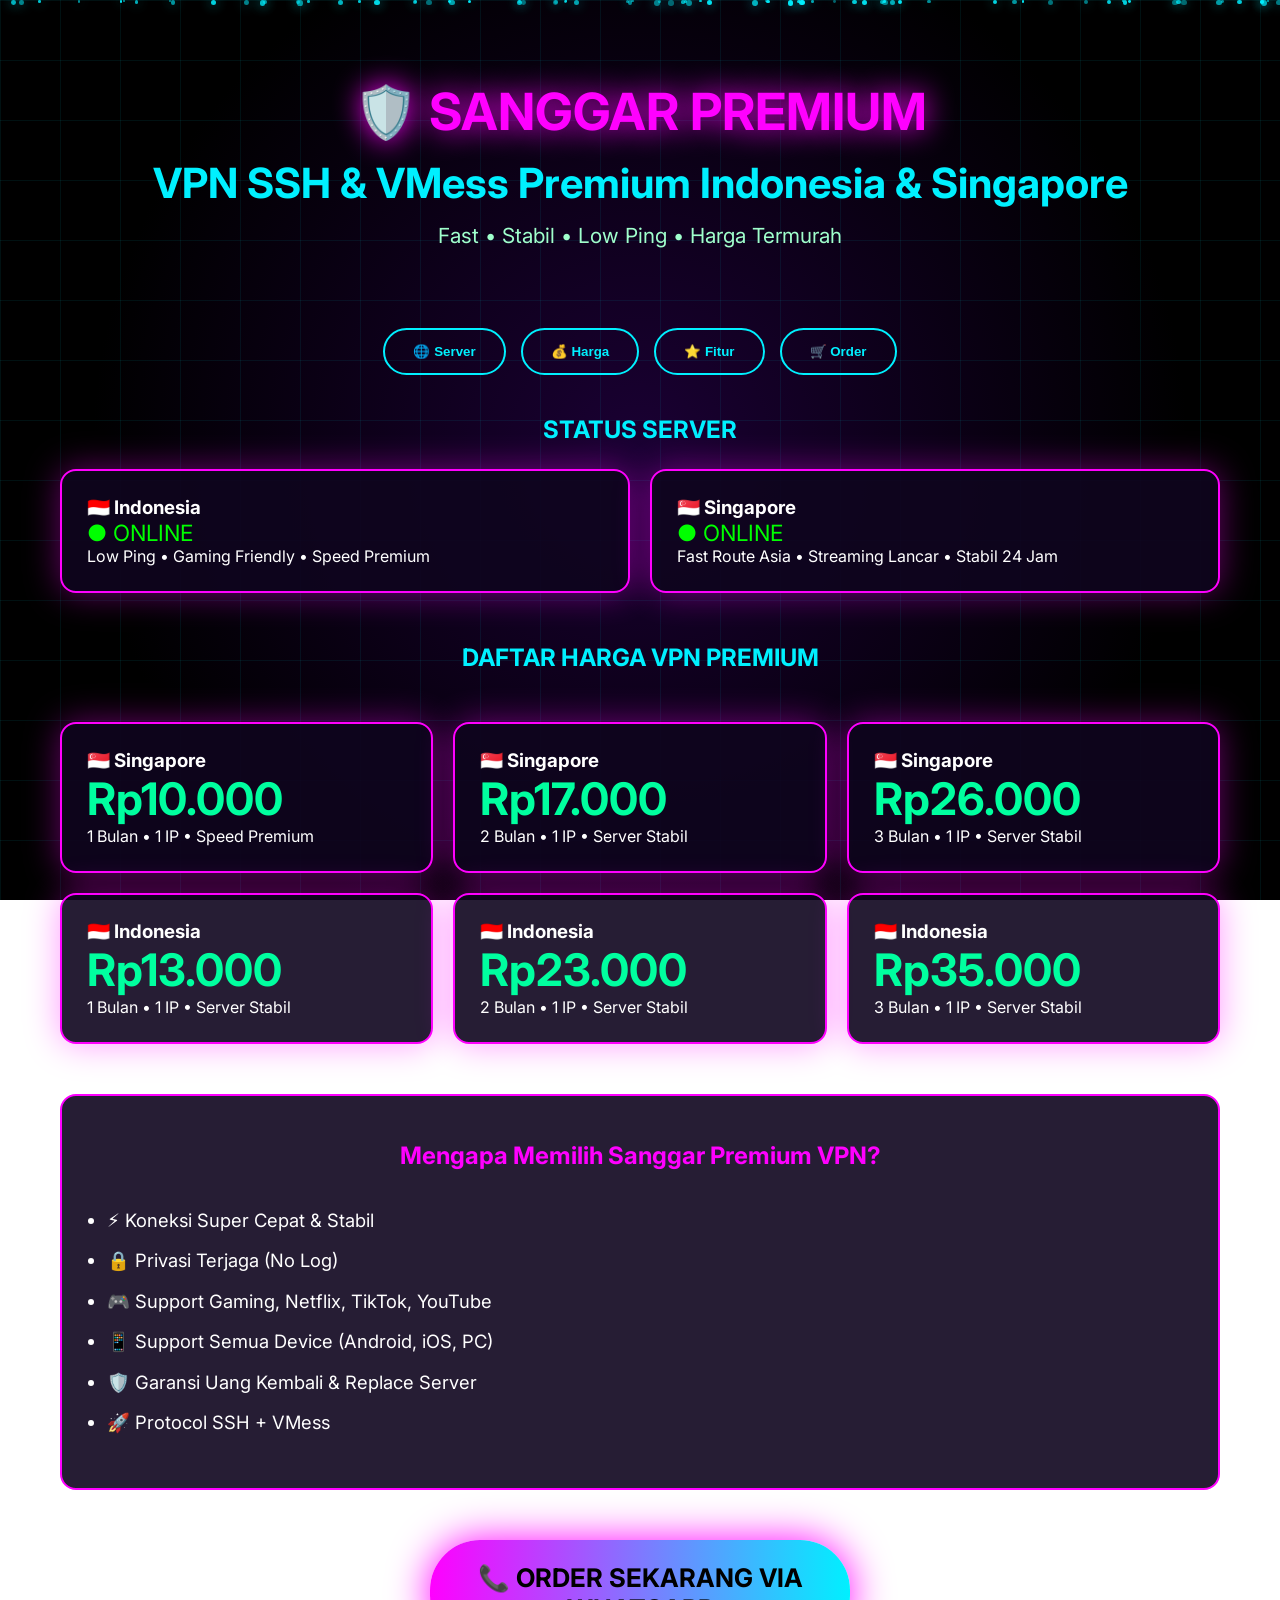
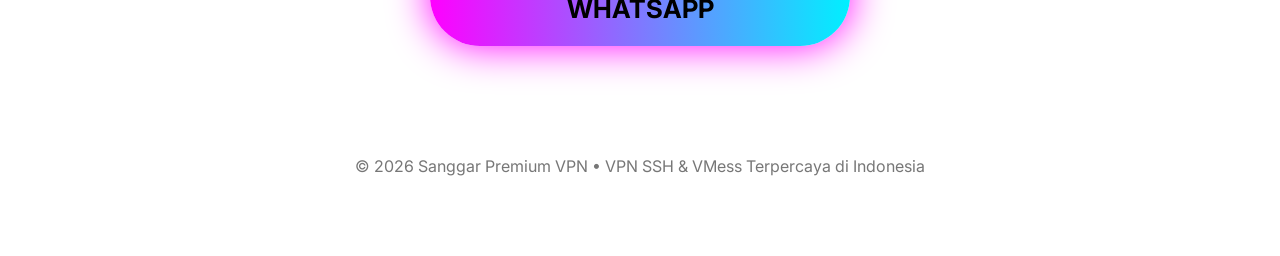
==== commit be6bbf58: "Update index.html" ====
--- a/index.html
+++ b/index.html
@@ -10,7 +10,7 @@
   <meta name="keywords" content="vpn ssh, vmess, vpn premium, vpn singapore, vpn indonesia, vpn murah, vpn gaming, ssh vpn, v2ray vmess">
   <meta name="robots" content="index, follow">
   
-  <!-- Open Graph / Social Media -->
+  <!-- Open Graph -->
   <meta property="og:title" content="Sanggar Premium VPN SSH & VMess - Fast & Stabil">
   <meta property="og:description" content="VPN Premium Indonesia & Singapore mulai Rp10.000. Low Ping, Support Streaming & Gaming.">
   <meta property="og:type" content="website">
@@ -21,17 +21,67 @@
   <link rel="canonical" href="https://nama-domain-anda.com">
 
   <style>
-    @import url('https://fonts.googleapis.com/css2?family=Inter:wght@400;500;600;700&family=Space+Grotesk:wght@500;600&display=swap');
+    @import url('https://fonts.googleapis.com/css2?family=Inter:wght@400;500;600;700&display=swap');
 
     * { margin: 0; padding: 0; box-sizing: border-box; }
+
     body {
-      background: linear-gradient(135deg, #0f051f, #000000);
+      font-family: 'Inter', system-ui, sans-serif;
       color: white;
-      font-family: 'Inter', system-ui, sans-serif;
-      line-height: 1.6;
-    }
-
-    .container { max-width: 1200px; margin: 0 auto; padding: 20px; }
+      min-height: 100vh;
+      overflow-x: hidden;
+      position: relative;
+    }
+
+    /* Background Jaringan VPN Bergerak */
+    .bg-network {
+      position: fixed;
+      top: 0; left: 0; right: 0; bottom: 0;
+      background: radial-gradient(circle at center, #1a0033 0%, #000000 70%);
+      z-index: -2;
+    }
+
+    .grid {
+      position: absolute;
+      top: 0; left: 0; width: 100%; height: 100%;
+      background: linear-gradient(#00f0ff22 1px, transparent 1px),
+                  linear-gradient(90deg, #00f0ff22 1px, transparent 1px);
+      background-size: 60px 60px;
+      animation: gridMove 28s linear infinite;
+      opacity: 0.55;
+    }
+
+    @keyframes gridMove {
+      0% { transform: translate(0, 0); }
+      100% { transform: translate(60px, 60px); }
+    }
+
+    .particles {
+      position: absolute;
+      top: 0; left: 0; width: 100%; height: 100%;
+      z-index: -1;
+    }
+
+    .dot {
+      position: absolute;
+      background: #00f0ff;
+      border-radius: 50%;
+      box-shadow: 0 0 12px #00f0ff;
+      animation: float 22s linear infinite;
+    }
+
+    @keyframes float {
+      0% { transform: translateY(100vh) scale(0.5); }
+      100% { transform: translateY(-150px) scale(1.2); }
+    }
+
+    .container { 
+      max-width: 1200px; 
+      margin: 0 auto; 
+      padding: 20px; 
+      position: relative; 
+      z-index: 10; 
+    }
 
     header { text-align: center; padding: 60px 20px 40px; }
     .logo { font-size: 3.2rem; font-weight: 700; color: #ff00ff; text-shadow: 0 0 30px #ff00ff; }
@@ -83,6 +133,13 @@
   </style>
 </head>
 <body>
+
+  <!-- BACKGROUND BERGERAK -->
+  <div class="bg-network">
+    <div class="grid"></div>
+    <div class="particles" id="particles"></div>
+  </div>
+
   <div class="container">
     <header>
       <div class="logo">🛡️ SANGGAR PREMIUM</div>
@@ -113,7 +170,6 @@
 
     <h2 style="text-align:center; margin:50px 0 25px;">DAFTAR HARGA VPN PREMIUM</h2>
     <div class="pricing">
-      <!-- Price cards sama seperti sebelumnya -->
       <div class="price-card">
         <h3>🇸🇬 Singapore</h3>
         <div class="price">Rp10.000</div>
@@ -164,5 +220,22 @@
       <p>&copy; 2026 Sanggar Premium VPN • VPN SSH & VMess Terpercaya di Indonesia</p>
     </footer>
   </div>
+
+  <script>
+    // Partikel bergerak
+    const particlesContainer = document.getElementById('particles');
+    for (let i = 0; i < 80; i++) {
+      const dot = document.createElement('div');
+      dot.className = 'dot';
+      const size = Math.random() * 4 + 2;
+      dot.style.width = `${size}px`;
+      dot.style.height = `${size}px`;
+      dot.style.left = `${Math.random() * 100}vw`;
+      dot.style.animationDuration = `${Math.random() * 15 + 18}s`;
+      dot.style.animationDelay = `-${Math.random() * 25}s`;
+      dot.style.opacity = Math.random() * 0.6 + 0.4;
+      particlesContainer.appendChild(dot);
+    }
+  </script>
 </body>
 </html>
